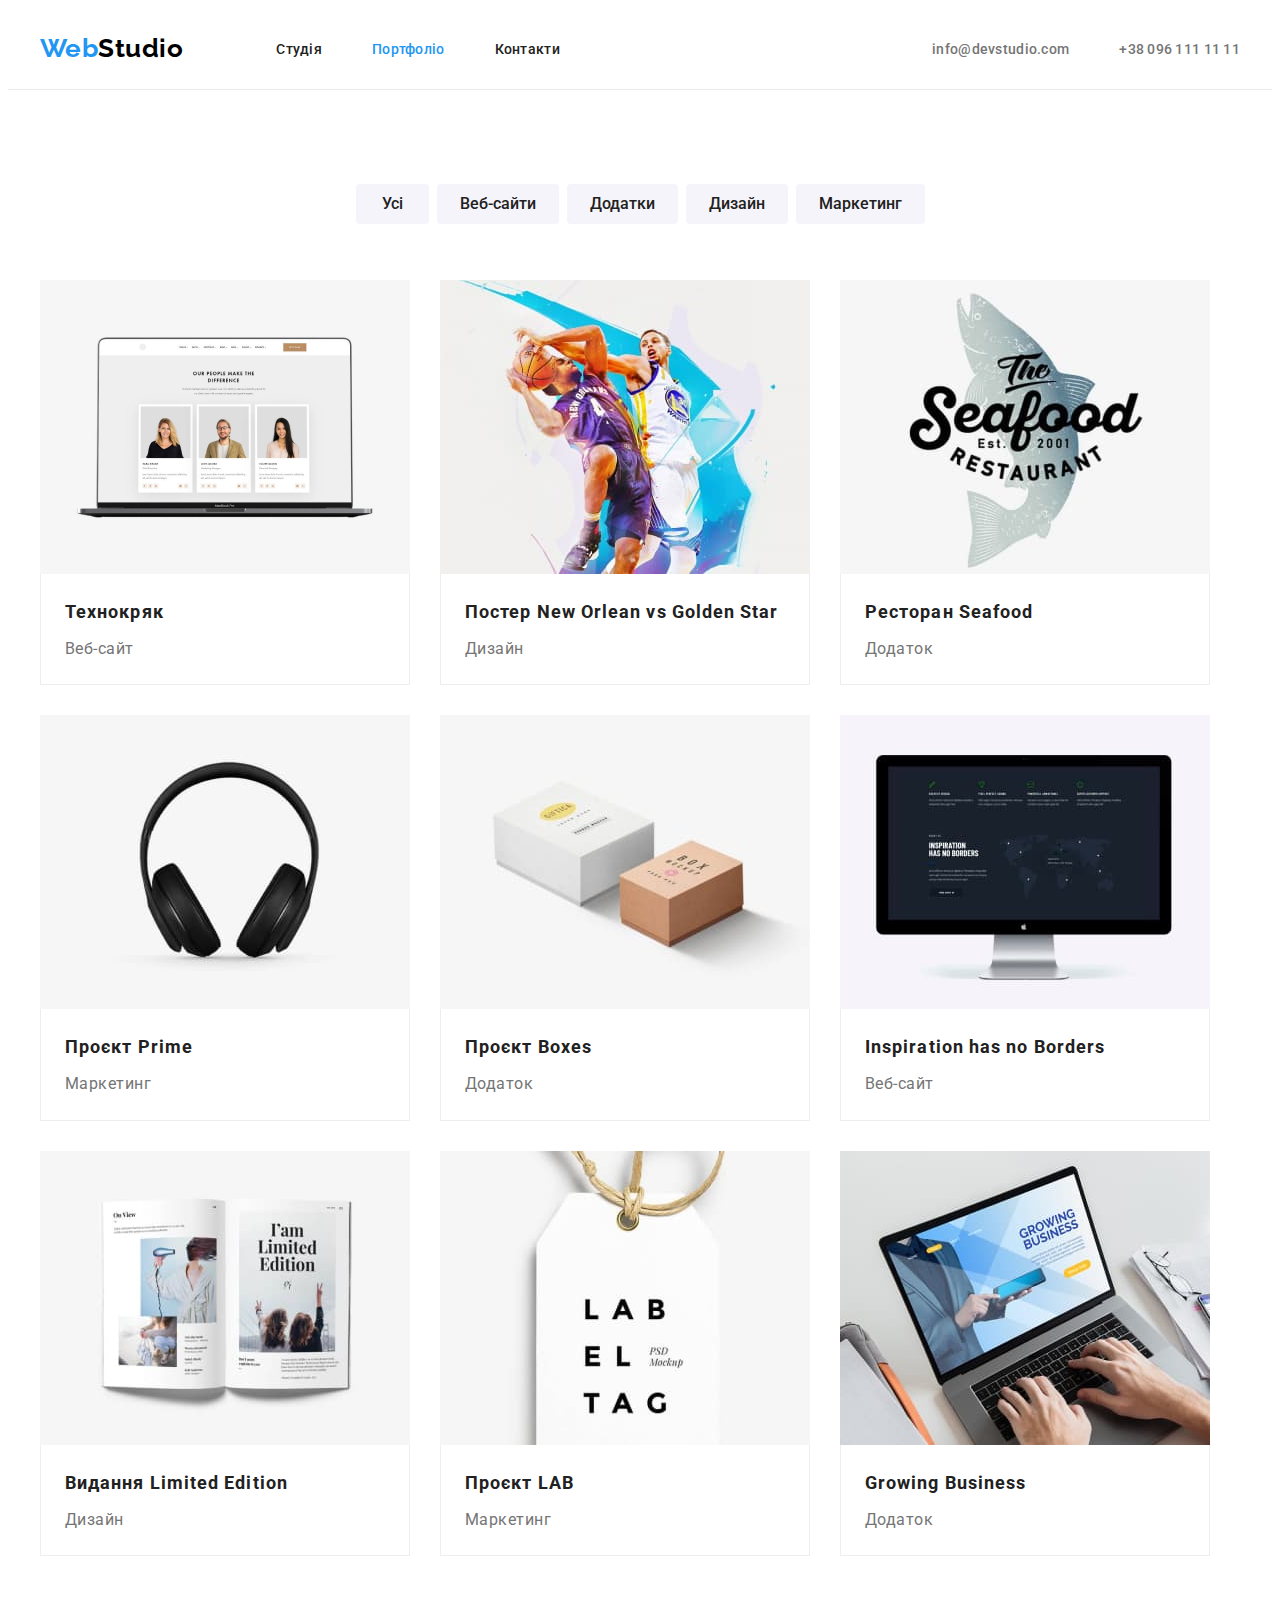
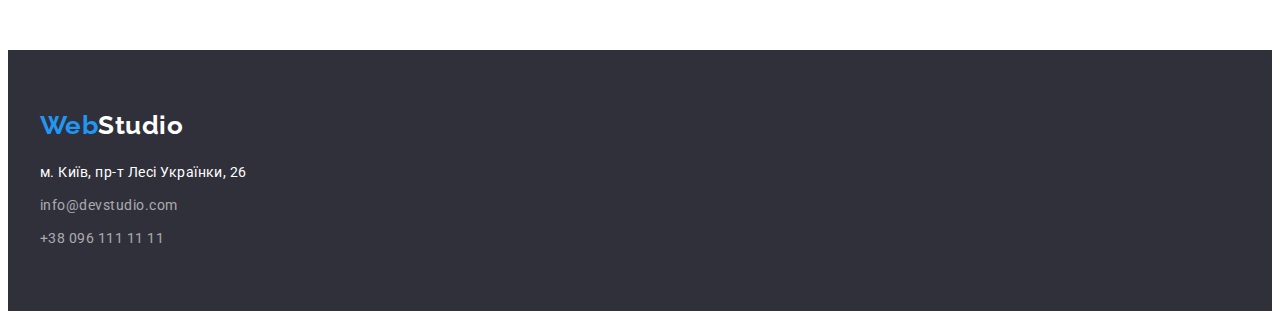
==== portfolio.html @ 9c9e164b "Створення нового репозиторію, копіювання даних" ====
<!DOCTYPE html>
<html lang="uk">
  <head>
    <meta charset="UTF-8" />
    <meta http-equiv="X-UA-Compatible" content="IE=edge" />
    <meta name="viewport" content="width=device-width, initial-scale=1.0" />
    <title>Document</title>
    <link rel="preconnect" href="https://fonts.googleapis.com" />
    <link rel="preconnect" href="https://fonts.gstatic.com" crossorigin />
    <link
      href="https://fonts.googleapis.com/css2?family=Raleway:wght@700&family=Roboto:wght@400;500;700;900&display=swap"
      rel="stylesheet"
    />
    <link
      rel="stylesheet"
      href="https://cdnjs.cloudflare.com/ajax/libs/modern-normalize/1.1.0/modern-normalize.min.css"
      integrity="sha512-wpPYUAdjBVSE4KJnH1VR1HeZfpl1ub8YT/NKx4PuQ5NmX2tKuGu6U/JRp5y+Y8XG2tV+wKQpNHVUX03MfMFn9Q=="
      crossorigin="anonymous"
      referrerpolicy="no-referrer"
    />
    <link rel="stylesheet" href="./css/styles.css" />
  </head>

  <body>
    <!-- "Шапка" сторінки Портфоліо  -->

    <header class="page-header">
      <div class="container header-container">
        <!--Логотип-->
        <a href="./index.html" class="logo-web"> Web<span class="logo-studio">Studio</span> </a>
        <!--Контакти-->
        <nav class="nav">
          <ul class="header-list">
            <li class="site-nav"><a href="./index.html" class="current-title">Студія</a></li>
            <li class="site-nav"><a href="./portfolio.html" class="current">Портфоліо</a></li>
            <li class="site-nav"><a href="" class="contacts">Контакти</a></li>
          </ul>
        </nav>
        <ul class="header-list">
          <li class="site-nav-contacts">
            <a href="mailto:info@devstudio.com" class="current-contacts">info@devstudio.com</a>
          </li>
          <li class="site-nav-contacts">
            <a href="tel:+380961111111" class="current-contacts">+38 096 111 11 11</a>
          </li>
        </ul>
      </div>
    </header>
    <main>
      <!--Основний контент сторінки Портфоліо-->
      <section class="section">
        <div class="container">
          <h1 class="visually-hidden">Фільтр сторінки Потрфоліо</h1>
          <ul class="header-container-button">
            <li class="portfolio-button"><button class="button" type="button">Усі</button></li>
            <li class="portfolio-button">
              <button class="button" type="button">Веб-сайти</button>
            </li>
            <li class="portfolio-button"><button class="button" type="button">Додатки</button></li>
            <li class="portfolio-button"><button class="button" type="button">Дизайн</button></li>
            <li class="portfolio-button">
              <button class="button" type="button">Маркетинг</button>
            </li>
          </ul>

          <h2 class="visually-hidden">Наші проекти</h2>
          <ul class="header-container-project">
            <li class="item">
              <img src="./images/three-differens-people.jpg" alt="Троє різних людей" width="370" />
              <div class="item-project">
                <h3 class="section-caption">Технокряк</h3>
                <p class="section-paragraph">Веб-сайт</p>
              </div>
            </li>
            <li class="item">
              <img src="./images/basketball.jpg" alt="Баскетбол" width="370" />
              <div class="item-project">
                <h3 class="section-caption">Постер New Orlean vs Golden Star</h3>
                <p class="section-paragraph">Дизайн</p>
              </div>
            </li>
            <li class="item">
              <img src="./images/restaurant.jpg" alt="Ресторан" width="370" />
              <div class="item-project">
                <h3 class="section-caption">Ресторан Seafood</h3>
                <p class="section-paragraph">Додаток</p>
              </div>
            </li>
            <li class="item">
              <img src="./images/headphone.jpg" alt="Навушники" width="370" />
              <div class="item-project">
                <h3 class="section-caption">Проєкт Prime</h3>
                <p class="section-paragraph">Маркетинг</p>
              </div>
            </li>
            <li class="item">
              <img src="./images/boxes.jpg" alt="Коробки" width="370" />
              <div class="item-project">
                <h3 class="section-caption">Проєкт Boxes</h3>
                <p class="section-paragraph">Додаток</p>
              </div>
            </li>
            <li class="item">
              <img src="./images/screen.jpg" alt="Екран" width="370" />
              <div class="item-project">
                <h3 lang="en" class="section-caption">Inspiration has no Borders</h3>
                <p class="section-paragraph">Веб-сайт</p>
              </div>
            </li>
            <li class="item">
              <img src="./images/book.jpg" alt="Книжка" width="370" />
              <div class="item-project">
                <h3 class="section-caption">Видання Limited Edition</h3>
                <p class="section-paragraph">Дизайн</p>
              </div>
            </li>
            <li class="item">
              <img src="./images/tag.jpg" alt="Бірка" width="370" />
              <div class="item-project">
                <h3 class="section-caption">Проєкт LAB</h3>
                <p class="section-paragraph">Маркетинг</p>
              </div>
            </li>
            <li class="item">
              <img src="./images/notebook.jpg" alt="Ноутбук" width="370" />
              <div class="item-project">
                <h3 lang="en" class="section-caption">Growing Business</h3>
                <p class="section-paragraph">Додаток</p>
              </div>
            </li>
          </ul>
        </div>
      </section>
    </main>

    <!-- "Підвал" сторінки Портфоліо -->

    <footer class="page-footer">
      <div class="container">
        <a href="" class="logo-web-footer"> Web<span class="logo-studio-text">Studio</span> </a>
        <address>
          <p class="address-text">м. Київ, пр-т Лесі Українки, 26</p>
          <ul>
            <li class="footer-contacts">
              <a href="mailto:info@devstudio.com" class="items-contacts">info@devstudio.com</a>
            </li>
            <li class="footer-contacts">
              <a href="tel:+380961111111" class="items-contacts">+38 096 111 11 11</a>
            </li>
          </ul>
        </address>
      </div>
    </footer>
  </body>
</html>
---- css/styles.css ----
:root {
  --brand-color: #2f303a;
  --brand-bg-color: #f5f5f5;
  --accent-color: #2196f3;
  --primary-text-color: #ffffff;
  --title-text-color: #212121;
  --secondary-text-color: #757575;
  --footer-text-color: rgba(255, 255, 255, 0.6);
  --logo-text-color: #000;
}

/* Скидання налаштувань */
ul {
  list-style: none;
  margin: 0;
  padding: 0;
}
a {
  text-decoration: none;
}

h1,
h2,
h3,
h4,
h5,
h6,
p {
  margin: 0;
}

img {
  display: block;
}

body {
  color: var(--title-text-color);
  font-family: 'Roboto', 'sans-serif';
  letter-spacing: 0.03em;
}

.container {
  width: 1200px;
  padding-left: 15px;
  padding-right: 15px;
  margin-left: auto;
  margin-right: auto;
}

.header-container {
  align-items: center;
  display: flex;
  justify-content: center;
}

.header-container-project {
  align-items: center;
  display: flex;
  flex-wrap: wrap;
  gap: 30px;
}

.item {
  width: 370px;
}

.nav {
  margin-right: auto;
}

/* Шапка */
.page-header {
  background-color: var(--primary-text-color);
  padding-top: 25px;
  padding-bottom: 25px;
  border-bottom: 1px solid #ececec;
}

/* логотип */

.logo-web {
  color: var(--accent-color);
  text-decoration: none;
  font-family: 'Raleway';
  font-weight: 700;
  font-size: 26px;
  line-height: 1.2;
  margin-right: 93px;
}

.logo-studio {
  color: var(--logo-text-color);
  font-family: 'Raleway';
  font-weight: 700;
  font-size: 26px;
  line-height: 1.2;
}

/* Контакти */

.header-list {
  display: flex;
}

.site-nav:not(:last-child) {
  margin-right: 50px;
}

.current-title {
  color: var(--title-text-color);
  font-weight: 500;
  font-size: 14px;
  line-height: 1.1;
  letter-spacing: 0.02em;
}
.current-title:hover,
.current-title :focus {
  color: var(--accent-color);
}

.site-nav-contacts:not(:last-child) {
  margin-right: 50px;
}

.current-contacts {
  color: var(--secondary-text-color);
  font-weight: 500;
  font-size: 14px;
  line-height: 1.2px;
  letter-spacing: 0.02em;
}
.current-contacts:hover,
.current-contacts:focus {
  color: var(--accent-color);
}

.nav a.current {
  color: var(--accent-color);
  font-weight: 500;
  font-size: 14px;
  line-height: 1.1;
  letter-spacing: 0.02em;
}

.contacts {
  color: var(--title-text-color);
  font-weight: 500;
  font-size: 14px;
  line-height: 1.1;
  letter-spacing: 0.02em;
}
.contacts:hover {
  color: var(--accent-color);
}

/* Основний контент сторінки Студія*/

.section-hero {
  background-color: var(--brand-color);
  padding: 200px 0;
}
.hero-title {
  color: var(--primary-text-color);
  font-weight: 900;
  font-size: 44px;
  line-height: 1.4;
  text-align: center;
  letter-spacing: 0.06em;
  text-transform: uppercase;
  margin-bottom: 30px;
}

.hero-list {
  display: flex;
  gap: 30px;
}
.visually-hidden {
  position: absolute;
  width: 1px;
  height: 1px;
  margin: -1px;
  border: 0;
  padding: 0;
  white-space: nowrap;
  clip-path: inset(100%);
  clip: rect(0 0 0 0);
  overflow: hidden;
}

/* Кнопка  */

.button-primary {
  background-color: var(--accent-color);
  color: var(--primary-text-color);
  font-family: inherit;
  font-weight: 700;
  font-size: 16px;
  line-height: 1.9;
  letter-spacing: 0.06em;
  padding: 7px 29px;
  width: 216px;
  min-height: 50px;
  border-radius: 4px;
  margin-right: auto;
  margin-left: auto;
  display: block;
}

.section {
  padding-top: 94px;
  padding-bottom: 94px;
}

.section-work {
  padding-bottom: 94px;
}

.text-priority {
  width: 270px;
}
.section-title {
  font-weight: 700;
  font-size: 14px;
  line-height: 1.1;
  text-transform: uppercase;
  margin-bottom: 10px;
}

.section-headline {
  font-weight: 700;
  font-size: 36px;
  line-height: 1.2;
  text-align: center;
  margin-bottom: 50px;
}

.section-subtitle {
  font-weight: 500;
  font-size: 16px;
  line-height: 1.2;
  text-align: center;
  margin-bottom: 10px;
}

.section-title-text {
  color: var(--secondary-text-color);

  font-size: 14px;
  line-height: 1.7;
  margin-right: 30;
}

.section-text {
  color: var(--secondary-text-color);
  font-size: 16px;
  line-height: 1.2;
  text-align: center;
}
.image {
  padding-top: 30px;
  padding-bottom: 30px;
}

.team {
  background-color: #f5f4fa;
}

/* Основний контент сторінки Портфоліо */

.button {
  background-color: #f5f4fa;
  color: var(--title-text-color);
  font-family: inherit;
  font-weight: 500;
  font-size: 16px;
  line-height: 1.6;
  text-align: center;
  cursor: pointer;
  padding: 6px 22px;
  min-width: 73px;
  min-height: 38px;
  border-radius: 4px;
  border: 1px solid transparent;
  margin-left: auto;
  margin-right: auto;
  display: block;
}
.button:hover,
.button:focus {
  color: var(--primary-text-color);
  background-color: var(--accent-color);
}

.portfolio-button:not(:last-child) {
  margin-right: 8px;
}
.header-container-button {
  align-items: center;
  display: flex;
  justify-content: center;
  margin-bottom: 56px;
}
.item-project {
  padding-top: 20px;
  padding-bottom: 20px;
  padding-left: 24px;
  padding-right: 24px;
  border-right: 1px solid #eeeeee;
  border-bottom: 1px solid #eeeeee;
  border-left: 1px solid #eeeeee;
}
.section-caption {
  color: var(--title-text-color);
  font-weight: 700;
  font-size: 18px;
  line-height: 2;
  letter-spacing: 0.06em;
  margin-bottom: 4px;
}

.section-paragraph {
  color: var(--secondary-text-color);

  font-size: 16px;
  line-height: 1.9;
}

/* Підвал */

.page-footer {
  background-color: var(--brand-color);
  padding-top: 60px;
  padding-bottom: 60px;
}

.logo-web-footer {
  color: var(--accent-color);
  text-decoration: none;
  font-family: 'Raleway';
  font-weight: 700;
  font-size: 26px;
  line-height: 1.2;
  display: block;
  margin-bottom: 20px;
}

.logo-studio-text {
  color: var(--primary-text-color);
  font-family: 'Raleway';
  font-weight: 700;
  font-size: 26px;
  line-height: 1.2;
}

.address-text {
  color: var(--primary-text-color);
  font-style: normal;
  font-size: 14px;
  line-height: 1.7;
  margin-bottom: 9px;
}

.footer-contacts:not(:last-child) {
  margin-bottom: 9px;
}

.items-contacts {
  color: var(--footer-text-color);
  font-style: normal;
  font-size: 14px;
  line-height: 1.7;
  margin-bottom: 9px;
}
.items-contacts:hover,
.items-contacts:focus {
  color: var(--accent-color);
}
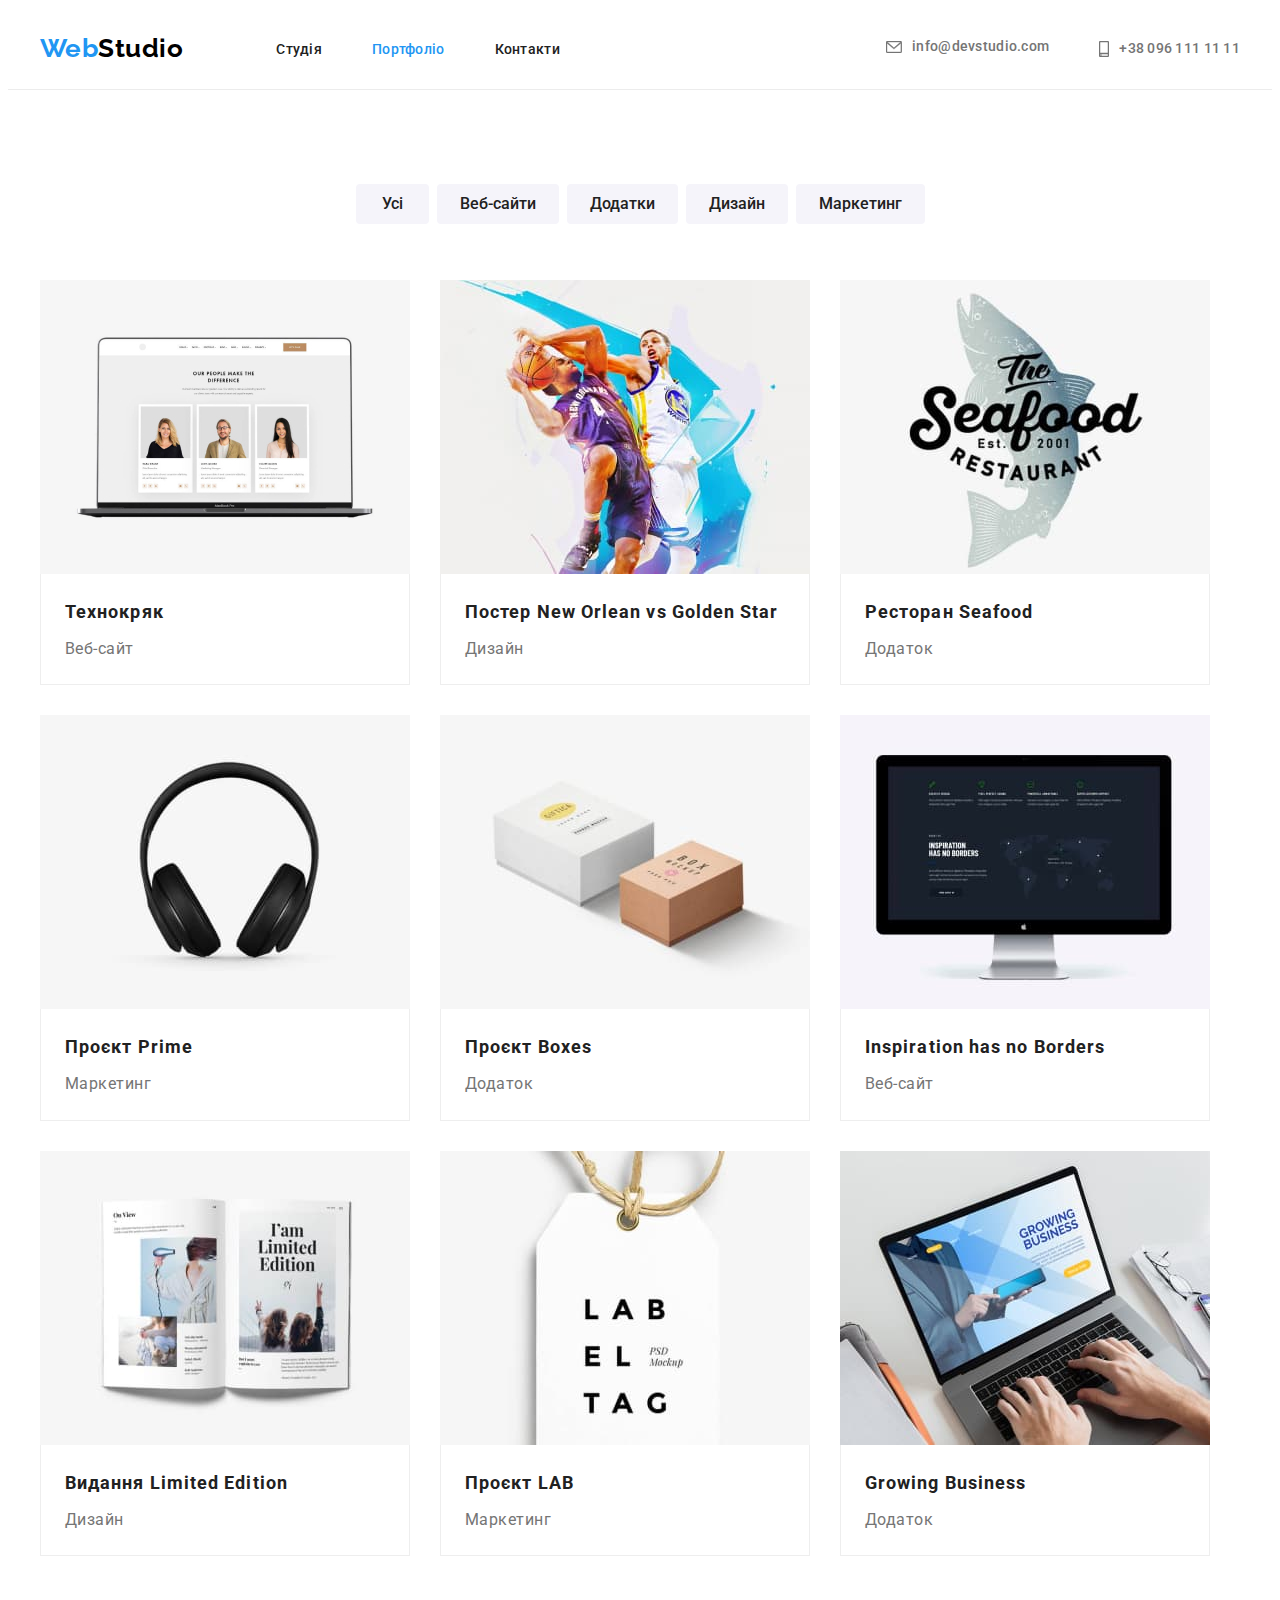
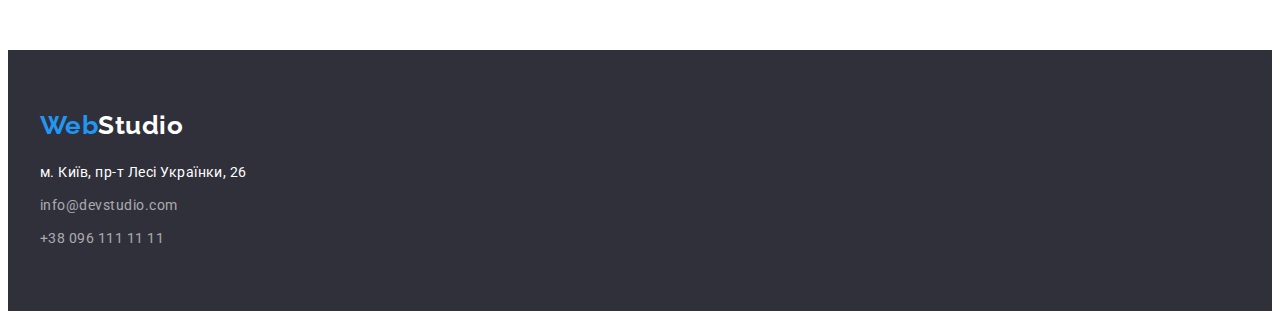
==== commit ef0c5261: "Оформлення сторінки портфоліо тінями" ====
--- a/portfolio.html
+++ b/portfolio.html
@@ -38,10 +38,20 @@
         </nav>
         <ul class="header-list">
           <li class="site-nav-contacts">
-            <a href="mailto:info@devstudio.com" class="current-contacts">info@devstudio.com</a>
+            <a href="mailto:info@devstudio.com" class="current-contacts">
+              <svg class="contacts-icon" width="16px" height="12px">
+                <use href="./images/icons.svg#mail"></use>
+              </svg>
+              info@devstudio.com
+            </a>
           </li>
           <li class="site-nav-contacts">
-            <a href="tel:+380961111111" class="current-contacts">+38 096 111 11 11</a>
+            <a href="tel:+380961111111" class="current-contacts">
+              <svg class="contacts-icon" width="10px" height="16px">
+                <use href="./images/icons.svg#phone"></use>
+              </svg>
+              +38 096 111 11 11
+            </a>
           </li>
         </ul>
       </div>
@@ -66,63 +76,67 @@
           <h2 class="visually-hidden">Наші проекти</h2>
           <ul class="header-container-project">
             <li class="item">
-              <img src="./images/three-differens-people.jpg" alt="Троє різних людей" width="370" />
+              <img
+                src="./images/portfolio/three-differens-people.jpg"
+                alt="Троє різних людей"
+                width="370"
+              />
               <div class="item-project">
                 <h3 class="section-caption">Технокряк</h3>
                 <p class="section-paragraph">Веб-сайт</p>
               </div>
             </li>
             <li class="item">
-              <img src="./images/basketball.jpg" alt="Баскетбол" width="370" />
+              <img src="./images/portfolio/basketball.jpg" alt="Баскетбол" width="370" />
               <div class="item-project">
                 <h3 class="section-caption">Постер New Orlean vs Golden Star</h3>
                 <p class="section-paragraph">Дизайн</p>
               </div>
             </li>
             <li class="item">
-              <img src="./images/restaurant.jpg" alt="Ресторан" width="370" />
+              <img src="./images/portfolio/restaurant.jpg" alt="Ресторан" width="370" />
               <div class="item-project">
                 <h3 class="section-caption">Ресторан Seafood</h3>
                 <p class="section-paragraph">Додаток</p>
               </div>
             </li>
             <li class="item">
-              <img src="./images/headphone.jpg" alt="Навушники" width="370" />
+              <img src="./images/portfolio/headphone.jpg" alt="Навушники" width="370" />
               <div class="item-project">
                 <h3 class="section-caption">Проєкт Prime</h3>
                 <p class="section-paragraph">Маркетинг</p>
               </div>
             </li>
             <li class="item">
-              <img src="./images/boxes.jpg" alt="Коробки" width="370" />
+              <img src="./images/portfolio/boxes.jpg" alt="Коробки" width="370" />
               <div class="item-project">
                 <h3 class="section-caption">Проєкт Boxes</h3>
                 <p class="section-paragraph">Додаток</p>
               </div>
             </li>
             <li class="item">
-              <img src="./images/screen.jpg" alt="Екран" width="370" />
+              <img src="./images/portfolio/screen.jpg" alt="Екран" width="370" />
               <div class="item-project">
                 <h3 lang="en" class="section-caption">Inspiration has no Borders</h3>
                 <p class="section-paragraph">Веб-сайт</p>
               </div>
             </li>
             <li class="item">
-              <img src="./images/book.jpg" alt="Книжка" width="370" />
+              <img src="./images/portfolio/book.jpg" alt="Книжка" width="370" />
               <div class="item-project">
                 <h3 class="section-caption">Видання Limited Edition</h3>
                 <p class="section-paragraph">Дизайн</p>
               </div>
             </li>
             <li class="item">
-              <img src="./images/tag.jpg" alt="Бірка" width="370" />
+              <img src="./images/portfolio/tag.jpg" alt="Бірка" width="370" />
               <div class="item-project">
                 <h3 class="section-caption">Проєкт LAB</h3>
                 <p class="section-paragraph">Маркетинг</p>
               </div>
             </li>
             <li class="item">
-              <img src="./images/notebook.jpg" alt="Ноутбук" width="370" />
+              <img src="./images/portfolio/notebook.jpg" alt="Ноутбук" width="370" />
               <div class="item-project">
                 <h3 lang="en" class="section-caption">Growing Business</h3>
                 <p class="section-paragraph">Додаток</p>
--- a/css/styles.css
+++ b/css/styles.css
@@ -7,6 +7,7 @@
   --secondary-text-color: #757575;
   --footer-text-color: rgba(255, 255, 255, 0.6);
   --logo-text-color: #000;
+  --icons-color: #afb1b8;
 }
 
 /* Скидання налаштувань */
@@ -64,6 +65,11 @@
   width: 370px;
 }
 
+.item:hover {
+  box-shadow: 0px 1px 1px rgba(0, 0, 0, 0.12), 0px 4px 4px rgba(0, 0, 0, 0.06),
+    1px 4px 6px rgba(0, 0, 0, 0.16);
+}
+
 .nav {
   margin-right: auto;
 }
@@ -128,6 +134,8 @@
   font-size: 14px;
   line-height: 1.2px;
   letter-spacing: 0.02em;
+  display: flex;
+  align-items: center;
 }
 .current-contacts:hover,
 .current-contacts:focus {
@@ -153,11 +161,31 @@
   color: var(--accent-color);
 }
 
+.contacts-icon {
+  fill: var(--secondary-text-color);
+  stroke: var(--secondary-text-color);
+  margin-right: 10px;
+}
+.contacts-icon:hover,
+.contacts-icon:focus {
+  fill: var(--accent-color);
+  stroke: var(--accent-color);
+}
+
 /* Основний контент сторінки Студія*/
 
 .section-hero {
   background-color: var(--brand-color);
   padding: 200px 0;
+
+  background-image: linear-gradient(to right, rgba(47, 48, 58, 0.4), rgba(47, 48, 58, 0.4)),
+    url(../images/studio/background.jpg);
+  background-repeat: no-repeat;
+  background-position: center;
+  max-width: 1600px;
+  height: 600px;
+  margin-left: auto;
+  margin-right: auto;
 }
 .hero-title {
   color: var(--primary-text-color);
@@ -218,6 +246,7 @@
 .text-priority {
   width: 270px;
 }
+
 .section-title {
   font-weight: 700;
   font-size: 14px;
@@ -255,6 +284,7 @@
   font-size: 16px;
   line-height: 1.2;
   text-align: center;
+  margin-bottom: 16px;
 }
 .image {
   padding-top: 30px;
@@ -263,6 +293,103 @@
 
 .team {
   background-color: #f5f4fa;
+  padding-bottom: 94px;
+}
+
+/* Оформлення іконок Наші особливості  */
+
+.features-icons {
+  display: flex;
+  align-items: center;
+  justify-content: center;
+  width: 270px;
+  height: 120px;
+  background-color: #f5f4fa;
+}
+
+.brand-features-icons {
+  display: flex;
+  gap: 30px;
+  justify-content: center;
+  padding-bottom: 30px;
+}
+
+/* Оформлення іконок Наша команда */
+
+.work-box {
+  background-color: var(--primary-text-color);
+  box-shadow: 0px 1px 3px rgba(0, 0, 0, 0.12), 0px 1px 1px rgba(0, 0, 0, 0.14),
+    0px 2px 1px rgba(0, 0, 0, 0.2);
+  border-radius: 0px 0px 4px 4px;
+}
+
+.socials-list {
+  display: flex;
+  gap: 10px;
+  justify-content: center;
+}
+
+.socials-link {
+  display: flex;
+  align-items: center;
+  justify-content: center;
+  width: 44px;
+  height: 44px;
+  background-color: var(--primary-text-color);
+  border-radius: 50%;
+}
+.socials-link:hover,
+.socials-link:focus {
+  background-color: var(--accent-color);
+}
+
+.socials-link:hover .socials-icon,
+.socials-link:focus .socials-icon {
+  fill: var(--primary-text-color);
+}
+.socials-icon {
+  fill: var(--icons-color);
+}
+
+/* Оформлення секції Наші партнери */
+
+.clients {
+  font-style: normal;
+  font-weight: 700;
+  font-size: 36px;
+  line-height: 42px;
+  text-align: center;
+
+  margin-bottom: 50px;
+}
+.brand-icons {
+  display: flex;
+  justify-content: center;
+  gap: 30px;
+}
+
+.partners-icon {
+  display: flex;
+  align-items: center;
+  justify-content: center;
+  width: 170px;
+  height: 92px;
+
+  border: 1px solid #afb1b8;
+  border-radius: 4px;
+}
+.partners-icon:hover,
+.partners-icon:focus {
+  border-color: var(--accent-color);
+}
+
+.socials-partners-icon {
+  fill: var(--icons-color);
+}
+
+.socials-partners-icon:hover,
+.socials-partners-icon:focus {
+  fill: var(--accent-color);
 }
 
 /* Основний контент сторінки Портфоліо */
@@ -289,6 +416,8 @@
 .button:focus {
   color: var(--primary-text-color);
   background-color: var(--accent-color);
+  box-shadow: 0px 3px 1px rgba(0, 0, 0, 0.1), 0px 1px 2px rgba(0, 0, 0, 0.08),
+    0px 2px 2px rgba(0, 0, 0, 0.12);
 }
 
 .portfolio-button:not(:last-child) {
@@ -375,3 +504,47 @@
 .items-contacts:focus {
   color: var(--accent-color);
 }
+
+/* Розділ ПРИЄДНУЙТЕСЬ */
+
+.footer-text {
+  color: var(--primary-text-color);
+  font-style: normal;
+  font-weight: 700;
+  font-size: 14px;
+  line-height: 16px;
+  text-transform: uppercase;
+  margin-bottom: 20px;
+  display: flex;
+  justify-content: center;
+  display: flex;
+}
+
+.footer-container {
+  display: flex;
+}
+
+/* Оформлення іконок */
+
+.socials-link-footer {
+  display: flex;
+  align-items: center;
+  justify-content: center;
+  width: 44px;
+  height: 44px;
+  background-color: rgba(255, 255, 255, 0.1);
+  border-radius: 50%;
+}
+
+.socials-link-footer:hover,
+.socials-link-footer:focus {
+  background-color: var(--accent-color);
+}
+
+.socials-icon-footer {
+  fill: var(--primary-text-color);
+}
+.footer-icons {
+  display: flex;
+  gap: 10px;
+}
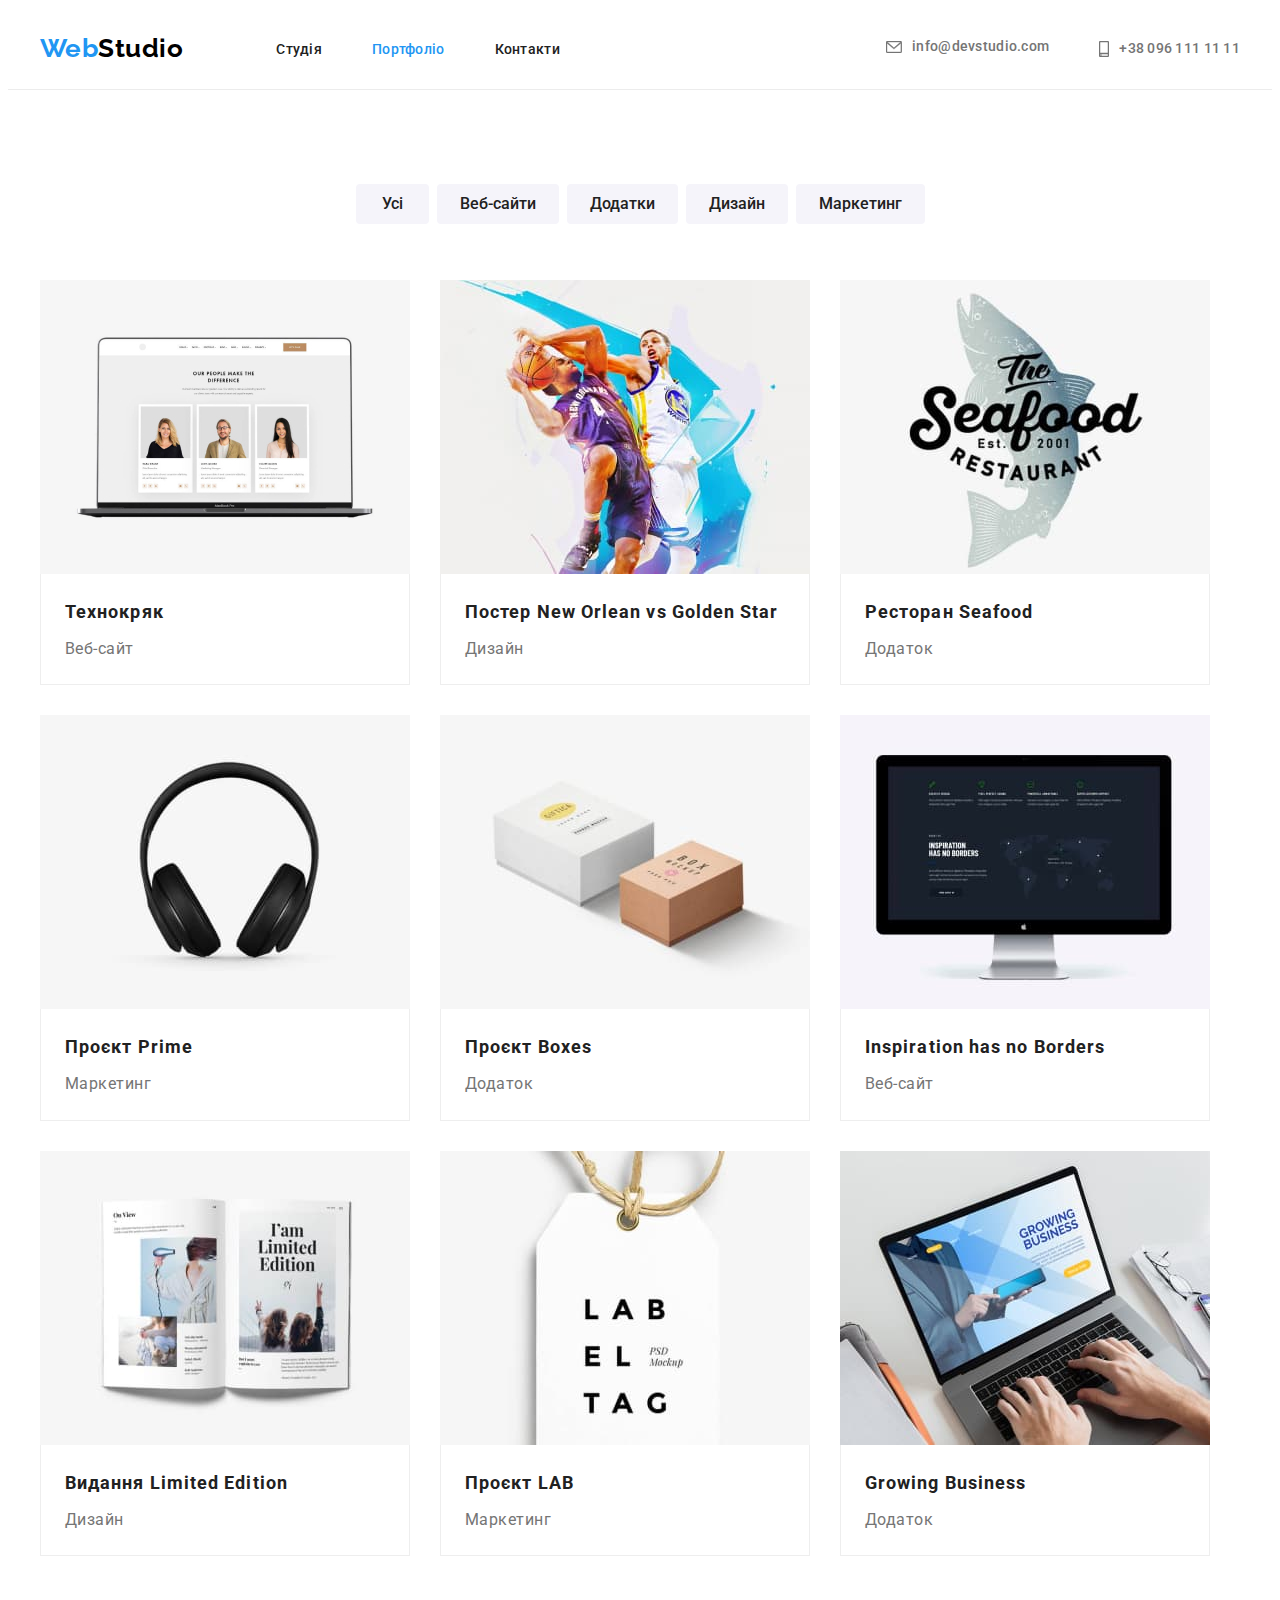
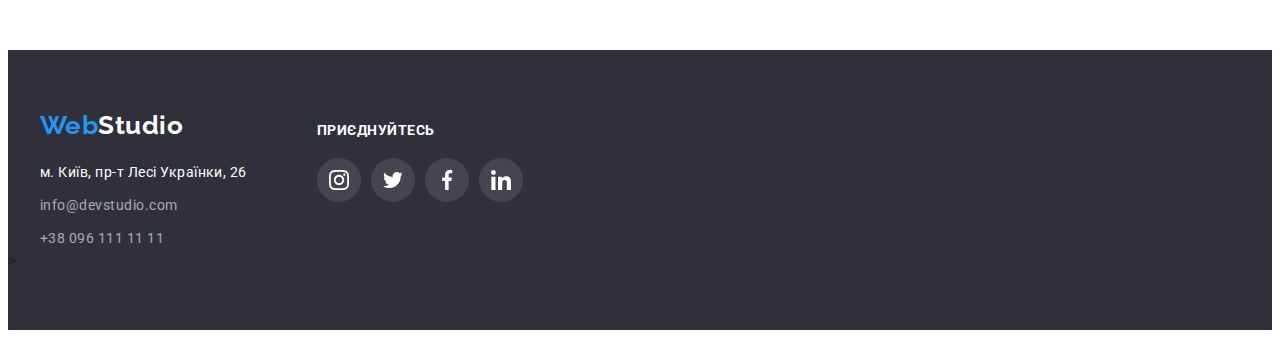
==== commit cd4c4cc6: "Jajhvktyyz srjyОформлення іконок в футері" ====
--- a/portfolio.html
+++ b/portfolio.html
@@ -150,20 +150,80 @@
     <!-- "Підвал" сторінки Портфоліо -->
 
     <footer class="page-footer">
-      <div class="container">
-        <a href="" class="logo-web-footer"> Web<span class="logo-studio-text">Studio</span> </a>
-        <address>
-          <p class="address-text">м. Київ, пр-т Лесі Українки, 26</p>
-          <ul>
-            <li class="footer-contacts">
-              <a href="mailto:info@devstudio.com" class="items-contacts">info@devstudio.com</a>
-            </li>
-            <li class="footer-contacts">
-              <a href="tel:+380961111111" class="items-contacts">+38 096 111 11 11</a>
-            </li>
-          </ul>
-        </address>
+      <div class="container footer-container">
+        <div>
+          <a href="" class="logo-web-footer"> Web<span class="logo-studio-text">Studio</span> </a>
+          <address>
+            <p class="address-text">м. Київ, пр-т Лесі Українки, 26</p>
+            <ul>
+              <li class="footer-contacts">
+                <a href="mailto:info@devstudio.com" class="items-contacts">info@devstudio.com</a>
+              </li>
+              <li class="footer-contacts">
+                <a href="tel:+380961111111" class="items-contacts">+38 096 111 11 11</a>
+              </li>
+            </ul>
+          </address>
+        </div>
+        <div class="footer-box">
+          <h2 class="footer-text">приєднуйтесь</h2>
+          <ul class="footer-icons">
+            <li>
+              <a
+                class="socials-link-footer"
+                href="https://instagram.com"
+                target="_blank"
+                rel="noopener noreferrer"
+                aria-label="Instagram"
+              >
+                <svg class="socials-icon-footer" width="20" height="20">
+                  <use href="./images/icons.svg#instagram"></use>
+                </svg>
+              </a>
+            </li>
+            <li>
+              <a
+                class="socials-link-footer"
+                href="https://twitter.com"
+                aria-label="Twitter"
+                target="_blank"
+                rel="noopener noreferrer"
+              >
+                <svg class="socials-icon-footer" width="20" height="20">
+                  <use href="./images/icons.svg#tvitter"></use>
+                </svg>
+              </a>
+            </li>
+            <li>
+              <a
+                class="socials-link-footer"
+                href="https://facebook.com"
+                aria-label="Facebook"
+                target="_blank"
+                rel="noopener noreferrer"
+              >
+                <svg class="socials-icon-footer" width="20" height="20">
+                  <use href="./images/icons.svg#facebook"></use>
+                </svg>
+              </a>
+            </li>
+            <li>
+              <a
+                class="socials-link-footer"
+                href="https://linkedin.com"
+                aria-label="LinkedIn"
+                target="_blank"
+                rel="noopener noreferrer"
+              >
+                <svg class="socials-icon-footer" width="20" height="20">
+                  <use href="./images/icons.svg#linkedin"></use>
+                </svg>
+              </a>
+            </li>
+          </ul>
+        </div>
       </div>
+      >
     </footer>
   </body>
 </html>
--- a/css/styles.css
+++ b/css/styles.css
@@ -293,6 +293,8 @@
 
 .team {
   background-color: #f5f4fa;
+  margin-bottom: 94px;
+  padding-top: 94px;
   padding-bottom: 94px;
 }
 
@@ -515,9 +517,6 @@
   line-height: 16px;
   text-transform: uppercase;
   margin-bottom: 20px;
-  display: flex;
-  justify-content: center;
-  display: flex;
 }
 
 .footer-container {
@@ -540,7 +539,10 @@
 .socials-link-footer:focus {
   background-color: var(--accent-color);
 }
-
+.footer-box {
+  margin-left: 70px;
+  margin-top: 12px;
+}
 .socials-icon-footer {
   fill: var(--primary-text-color);
 }
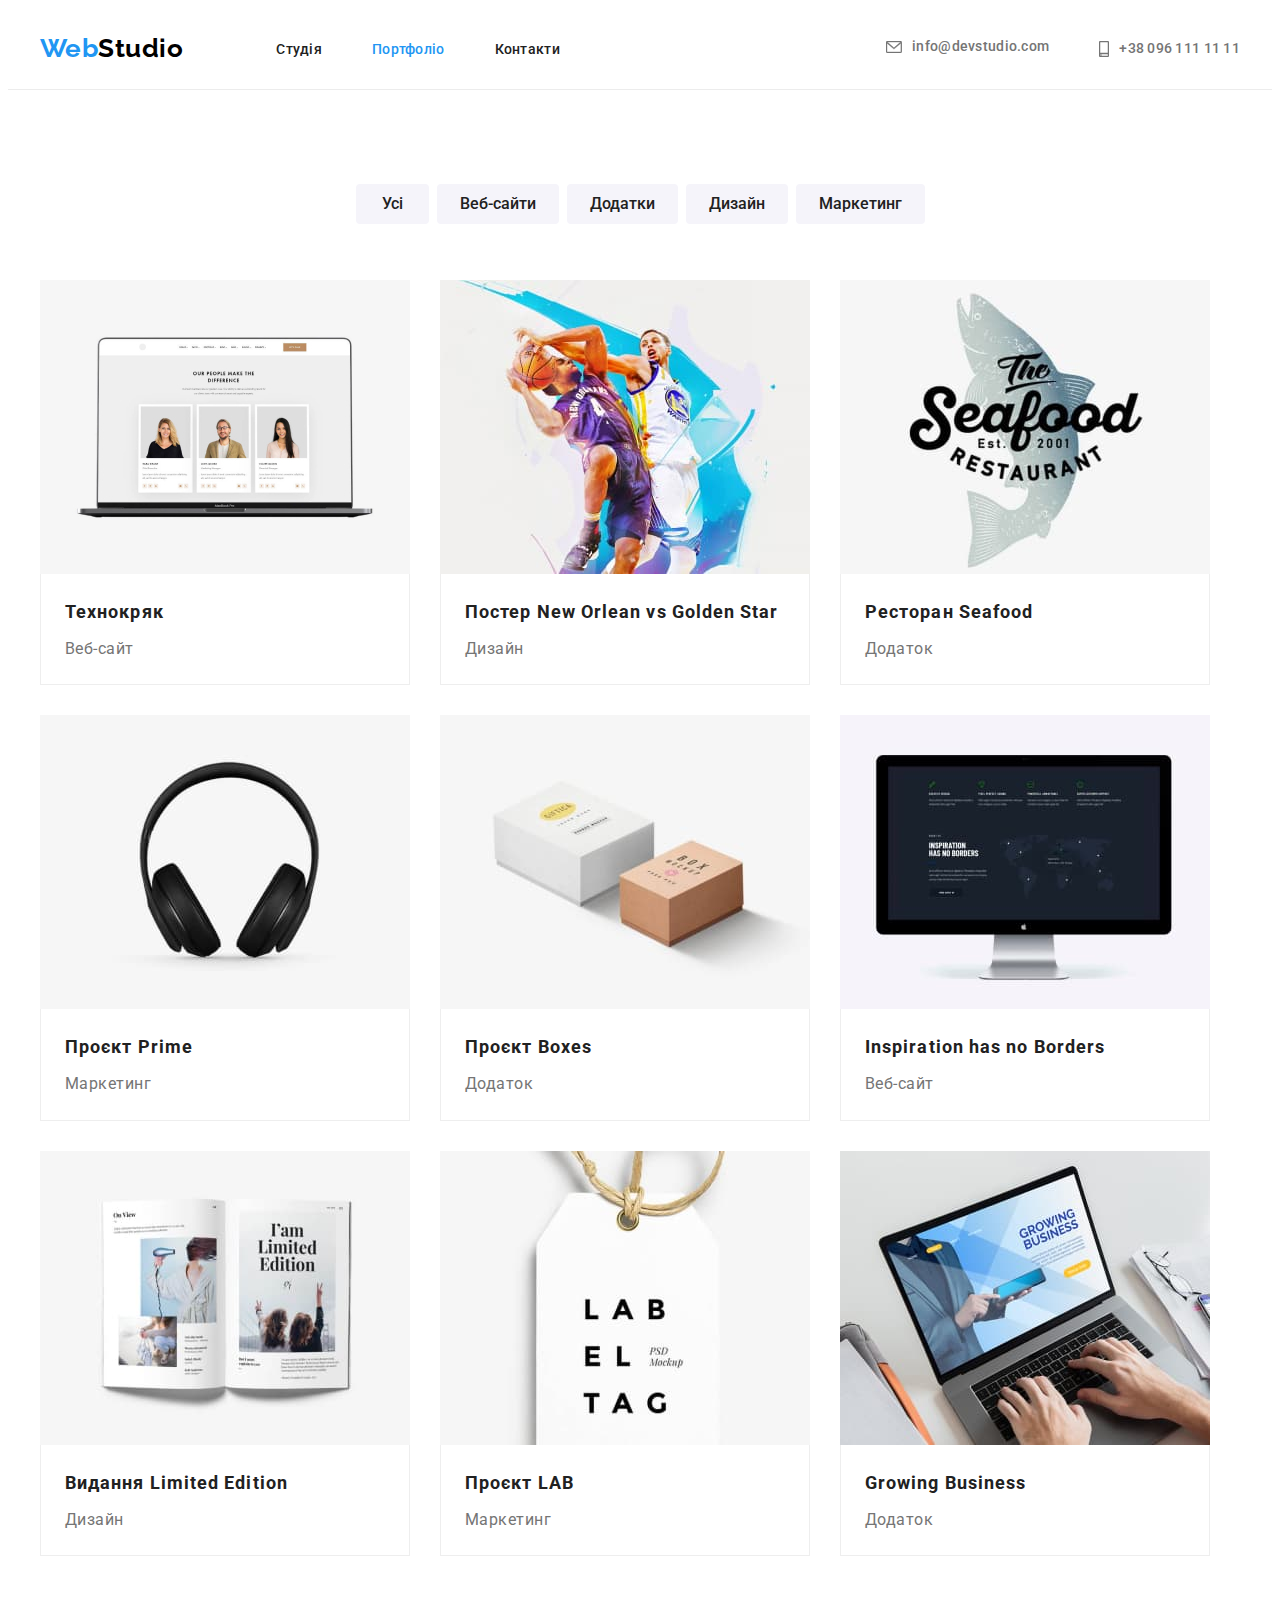
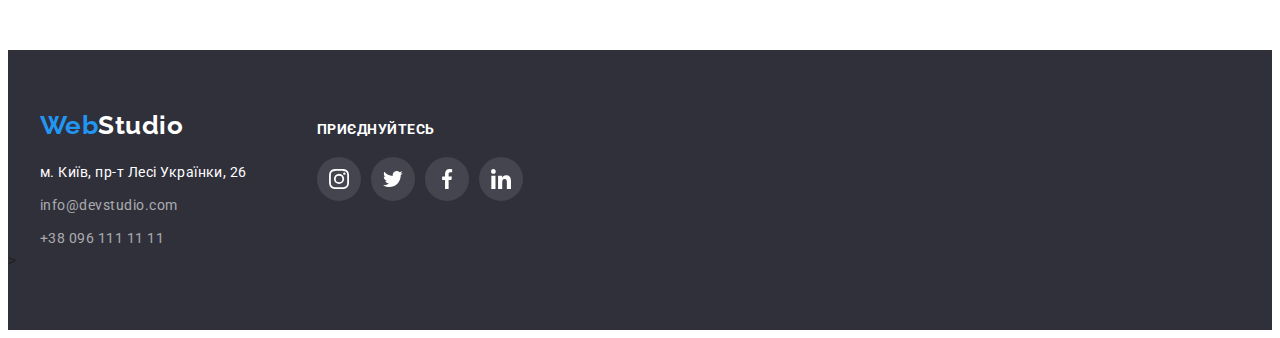
==== commit 87a8a471: "Додані посилання" ====
--- a/portfolio.html
+++ b/portfolio.html
@@ -76,71 +76,89 @@
           <h2 class="visually-hidden">Наші проекти</h2>
           <ul class="header-container-project">
             <li class="item">
-              <img
-                src="./images/portfolio/three-differens-people.jpg"
-                alt="Троє різних людей"
-                width="370"
-              />
-              <div class="item-project">
-                <h3 class="section-caption">Технокряк</h3>
-                <p class="section-paragraph">Веб-сайт</p>
-              </div>
-            </li>
-            <li class="item">
-              <img src="./images/portfolio/basketball.jpg" alt="Баскетбол" width="370" />
-              <div class="item-project">
-                <h3 class="section-caption">Постер New Orlean vs Golden Star</h3>
-                <p class="section-paragraph">Дизайн</p>
-              </div>
-            </li>
-            <li class="item">
-              <img src="./images/portfolio/restaurant.jpg" alt="Ресторан" width="370" />
-              <div class="item-project">
-                <h3 class="section-caption">Ресторан Seafood</h3>
-                <p class="section-paragraph">Додаток</p>
-              </div>
-            </li>
-            <li class="item">
-              <img src="./images/portfolio/headphone.jpg" alt="Навушники" width="370" />
-              <div class="item-project">
-                <h3 class="section-caption">Проєкт Prime</h3>
-                <p class="section-paragraph">Маркетинг</p>
-              </div>
-            </li>
-            <li class="item">
-              <img src="./images/portfolio/boxes.jpg" alt="Коробки" width="370" />
-              <div class="item-project">
-                <h3 class="section-caption">Проєкт Boxes</h3>
-                <p class="section-paragraph">Додаток</p>
-              </div>
-            </li>
-            <li class="item">
-              <img src="./images/portfolio/screen.jpg" alt="Екран" width="370" />
-              <div class="item-project">
-                <h3 lang="en" class="section-caption">Inspiration has no Borders</h3>
-                <p class="section-paragraph">Веб-сайт</p>
-              </div>
-            </li>
-            <li class="item">
-              <img src="./images/portfolio/book.jpg" alt="Книжка" width="370" />
-              <div class="item-project">
-                <h3 class="section-caption">Видання Limited Edition</h3>
-                <p class="section-paragraph">Дизайн</p>
-              </div>
-            </li>
-            <li class="item">
-              <img src="./images/portfolio/tag.jpg" alt="Бірка" width="370" />
-              <div class="item-project">
-                <h3 class="section-caption">Проєкт LAB</h3>
-                <p class="section-paragraph">Маркетинг</p>
-              </div>
-            </li>
-            <li class="item">
-              <img src="./images/portfolio/notebook.jpg" alt="Ноутбук" width="370" />
-              <div class="item-project">
-                <h3 lang="en" class="section-caption">Growing Business</h3>
-                <p class="section-paragraph">Додаток</p>
-              </div>
+              <a href="">
+                <img
+                  src="./images/portfolio/three-differens-people.jpg"
+                  alt="Троє різних людей"
+                  width="370"
+                />
+                <div class="item-project">
+                  <h3 class="section-caption">Технокряк</h3>
+                  <p class="section-paragraph">Веб-сайт</p>
+                </div>
+              </a>
+            </li>
+            <li class="item">
+              <a href="">
+                <img src="./images/portfolio/basketball.jpg" alt="Баскетбол" width="370" />
+                <div class="item-project">
+                  <h3 class="section-caption">Постер New Orlean vs Golden Star</h3>
+                  <p class="section-paragraph">Дизайн</p>
+                </div>
+              </a>
+            </li>
+            <li class="item">
+              <a href="">
+                <img src="./images/portfolio/restaurant.jpg" alt="Ресторан" width="370" />
+                <div class="item-project">
+                  <h3 class="section-caption">Ресторан Seafood</h3>
+                  <p class="section-paragraph">Додаток</p>
+                </div>
+              </a>
+            </li>
+            <li class="item">
+              <a href="">
+                <img src="./images/portfolio/headphone.jpg" alt="Навушники" width="370" />
+                <div class="item-project">
+                  <h3 class="section-caption">Проєкт Prime</h3>
+                  <p class="section-paragraph">Маркетинг</p>
+                </div>
+              </a>
+            </li>
+            <li class="item">
+              <a href="">
+                <img src="./images/portfolio/boxes.jpg" alt="Коробки" width="370" />
+                <div class="item-project">
+                  <h3 class="section-caption">Проєкт Boxes</h3>
+                  <p class="section-paragraph">Додаток</p>
+                </div>
+              </a>
+            </li>
+            <li class="item">
+              <a href="">
+                <img src="./images/portfolio/screen.jpg" alt="Екран" width="370" />
+                <div class="item-project">
+                  <h3 lang="en" class="section-caption">Inspiration has no Borders</h3>
+                  <p class="section-paragraph">Веб-сайт</p>
+                </div>
+              </a>
+            </li>
+            <li class="item">
+              <a href="">
+                <img src="./images/portfolio/book.jpg" alt="Книжка" width="370" />
+                <div class="item-project">
+                  <h3 class="section-caption">Видання Limited Edition</h3>
+                  <p class="section-paragraph">Дизайн</p>
+                </div>
+              </a>
+            </li>
+            <li class="item">
+              <a href="">
+                <img src="./images/portfolio/tag.jpg" alt="Бірка" width="370" />
+                <div class="item-project">
+                  <h3 class="section-caption">Проєкт LAB</h3>
+                  <p class="section-paragraph">Маркетинг</p>
+                </div>
+              </a>
+            </li>
+            <li class="item">
+              <a href="">
+                <img src="./images/portfolio/notebook.jpg" alt="Ноутбук" width="370" />
+                <div class="item-project">
+                  <h3 lang="en" class="section-caption">Growing Business</h3>
+                  <p class="section-paragraph">Додаток</p>
+                </div>
+              </a>
             </li>
           </ul>
         </div>
--- a/css/styles.css
+++ b/css/styles.css
@@ -120,7 +120,7 @@
   letter-spacing: 0.02em;
 }
 .current-title:hover,
-.current-title :focus {
+.current-title:focus {
   color: var(--accent-color);
 }
 
@@ -140,6 +140,12 @@
 .current-contacts:hover,
 .current-contacts:focus {
   color: var(--accent-color);
+}
+
+.current-contacts:hover .contacts-icon,
+.current-contacts:focus .contacts-icon {
+  fill: var(--accent-color);
+  stroke: var(--accent-color);
 }
 
 .nav a.current {
@@ -293,7 +299,7 @@
 
 .team {
   background-color: #f5f4fa;
-  margin-bottom: 94px;
+
   padding-top: 94px;
   padding-bottom: 94px;
 }
@@ -307,6 +313,7 @@
   width: 270px;
   height: 120px;
   background-color: #f5f4fa;
+  margin-bottom: 30px;
 }
 
 .brand-features-icons {
@@ -376,7 +383,6 @@
   justify-content: center;
   width: 170px;
   height: 92px;
-
   border: 1px solid #afb1b8;
   border-radius: 4px;
 }
@@ -392,6 +398,12 @@
 .socials-partners-icon:hover,
 .socials-partners-icon:focus {
   fill: var(--accent-color);
+}
+
+.partners-icon:hover .socials-partners-icon,
+.partners-icon:focus .socials-partners-icon {
+  fill: var(--accent-color);
+  border-color: var(--accent-color);
 }
 
 /* Основний контент сторінки Портфоліо */
@@ -521,6 +533,7 @@
 
 .footer-container {
   display: flex;
+  align-items: baseline;
 }
 
 /* Оформлення іконок */
@@ -541,7 +554,6 @@
 }
 .footer-box {
   margin-left: 70px;
-  margin-top: 12px;
 }
 .socials-icon-footer {
   fill: var(--primary-text-color);
